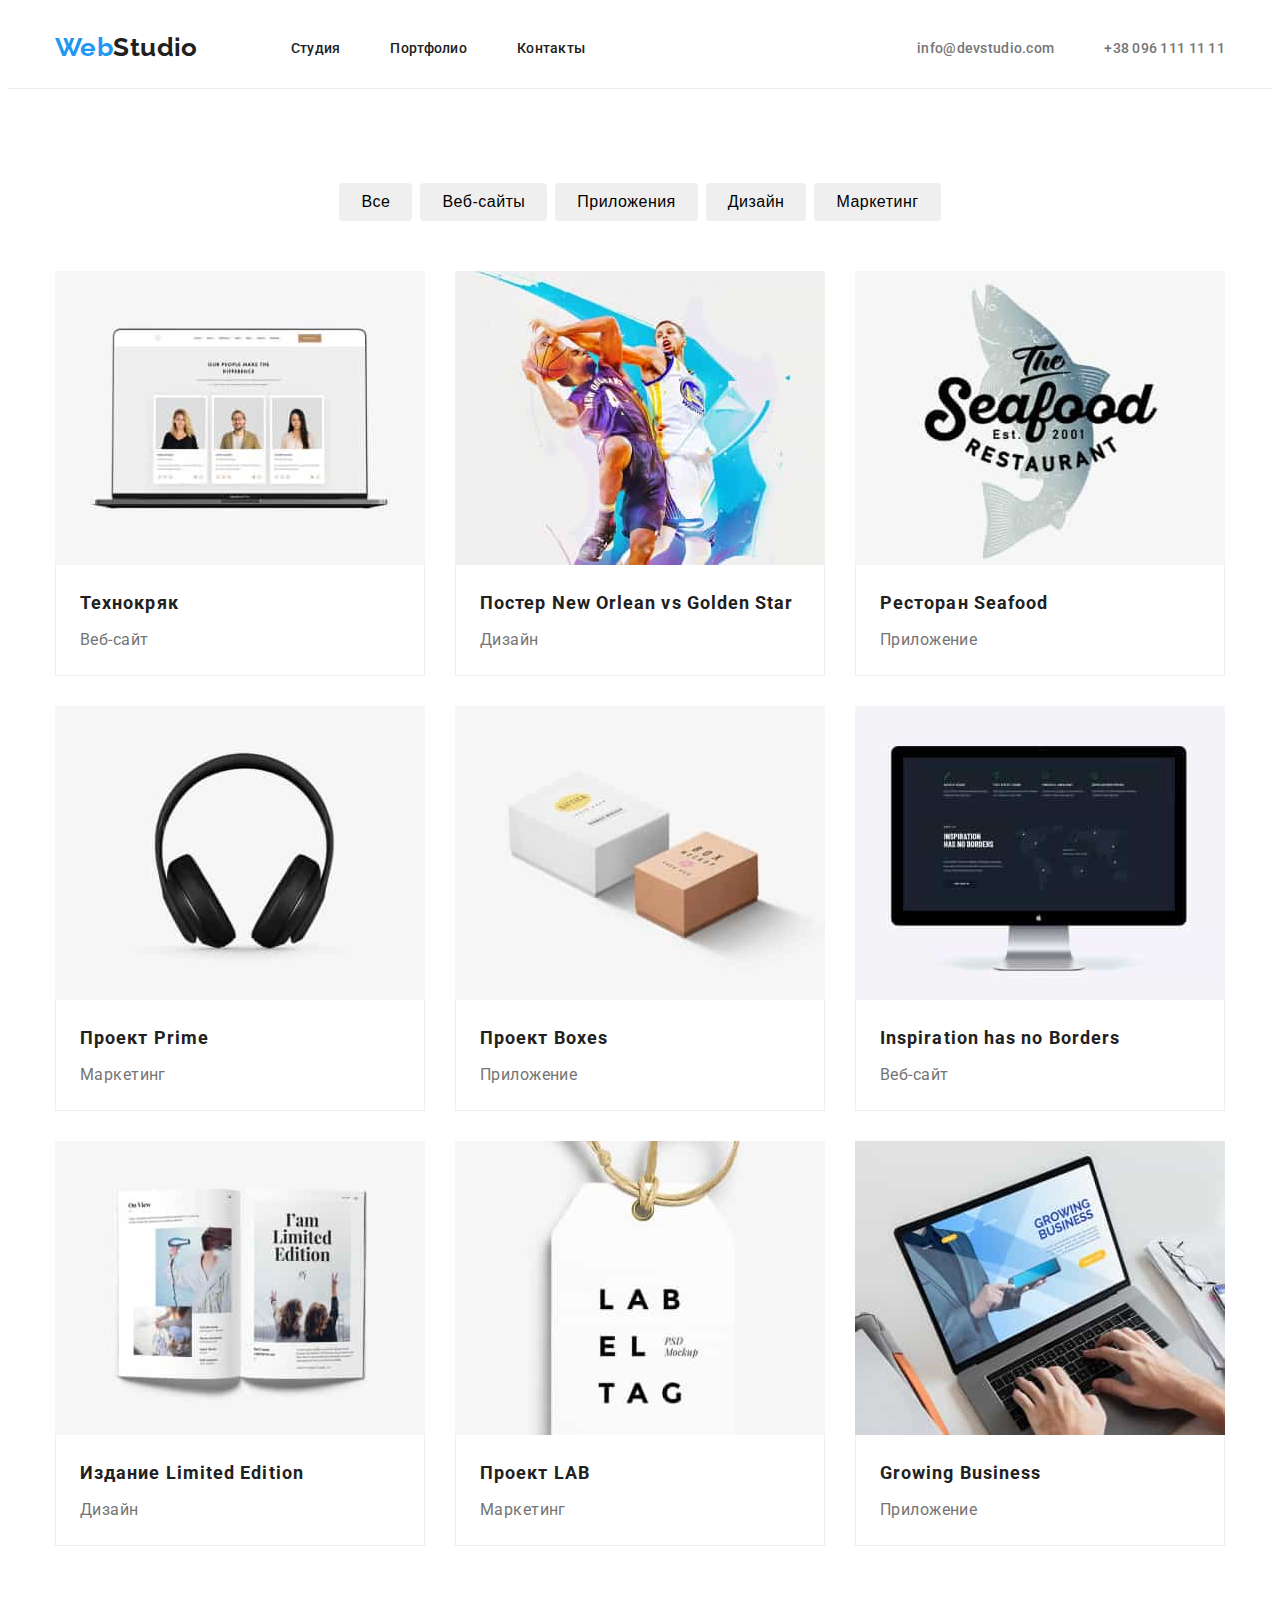
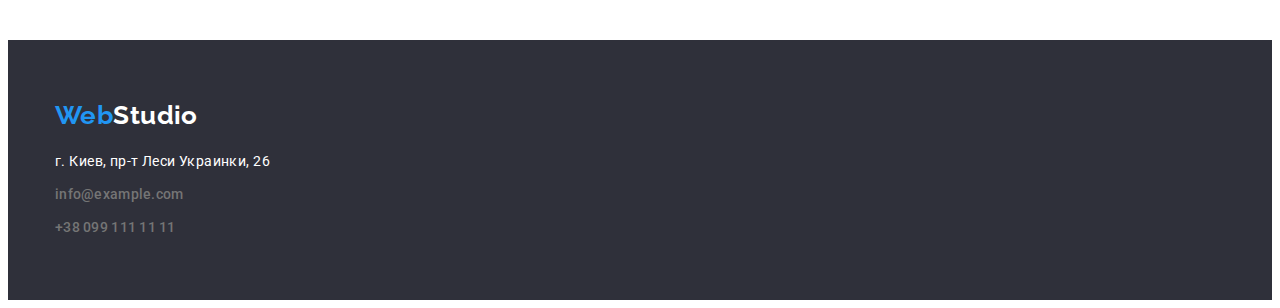
==== portfolio.html @ 8f743924 "Initial commit" ====
<!DOCTYPE html>
<html lang="ru">
<head>
    <meta charset="UTF-8">
    <meta http-equiv="X-UA-Compatible" content="IE=edge">
    <meta name="viewport" content="width=device-width, initial-scale=1.0">
    <title>Document</title>
   
    <link rel="preconnect" href="./https://fonts.googleapis.com">
    <link rel="preconnect" href="https://fonts.gstatic.com" crossorigin>
    <link href="https://fonts.googleapis.com/css2?family=Raleway:wght@700&family=Roboto:wght@400;500;700;900&display=swap"
        rel="stylesheet">
   <link rel="stylesheet" href="https://cdnjs.cloudflare.com/ajax/libs/modern-normalize/1.1.0/modern-normalize.min.css"
     integrity="sha512-wpPYUAdjBVSE4KJnH1VR1HeZfpl1ub8YT/NKx4PuQ5NmX2tKuGu6U/JRp5y+Y8XG2tV+wKQpNHVUX03MfMFn9Q=="
      crossorigin="anonymous" referrerpolicy="no-referrer" />
    <link rel="stylesheet" href="style/style.css">
</head>
<body>
    <header class="header">
        <div class="container container-header">
    
            <nav class="nav">
    
                <a class="logo logo-first" href="">
                    <span class="web">Web</span>Studio
                </a>
    
                <ul class="nav-list">
                    <li class="nav-item"><a class="link" href="./index.html">Студия</a></li>
                    <li class="nav-item"><a class="link" href="./portfolio.html">Портфолио</a></li>
                    <li class="nav-item"><a class="link" href="">Контакты</a></li>
    
                </ul>
            </nav>
            <ul class="site-connection">
                <li class="nav-item"><a class="con link" href="mailto:info@devstudio.com">info@devstudio.com</a></li>
                <li class="nav-item"><a class="con link" href="tel:+380961111111">+38 096 111 11 11</a></li>
            </ul>
    
        </div>
    </header>
    </header>
    
        <main class="main-portfilio">
  <!--кнопки портфолио  -->
         <section class=" section content-section">
            <div class="container">
         <h1 hidden>Контент сайта</h1>
         <ul class="button-list">
            <li class="butten-item"> <button class="button" type="button">Все</button> </li>
            <li class="butten-item"><button class="button" type="button">Веб-сайты</button></li>
            <li class="butten-item"><button class="button" type="button">Приложения</button></li>
            <li class="butten-item"><button class="button" type="button">Дизайн</button></li>
            <li class="butten-item"><button class="button" type="button">Маркетинг</button></li>

         </ul>
   <!-- контент портфолио -->
            <ul class="content-list"> 
                <li class="content-item"> 
                   <a href=""> 
                    <img class="img-port" src="./images/portfolio/kon1.jpg" alt="Технокряк" width="370px">
                    <div class="content-div">
                    <h2 class="content-name">Технокряк</h2>
                    <p class="content-text">Веб-сайт</p>
                </div>
                </a>
                </li>
                <li class="content-item">
                  <a href="">  <img class="img-port" src="./images/portfolio/kon2.jpg" alt="Постер New Orlean vs Golden Star" width="370px">
                    <div class="content-div"> <h2 class="content-name">Постер New Orlean vs Golden Star</h2>
                <p class="content-text">Дизайн</p>
            </div>
                </a>
             </li>
                <li class="content-item">
                   <a href=""> <img class="img-port" src="./images/portfolio/kon3.jpg" alt="Ресторан Seafood" width="370px">
                    <div class="content-div"> <h2 class="content-name">Ресторан Seafood</h2>
                <p class="content-text">Приложение</p>
                </a>
             </li>
           
                <li class="content-item">
                   <a href=""> <img  class="img-port"src="./images/portfolio/kon4.jpg" alt="Проект Prime" width="370px">
                    <div class="content-div"> <h2 class="content-name">Проект Prime</h2>
                <p class="content-text">Маркетинг</p>
            </div>
                </a>
             </li>
                <li class="content-item">
                   <a href=""> <img class="img-port" src="./images/portfolio/kon5.jpg" alt="Проект Boxes" width="370px">
                    <div class="content-div"> <h2 class="content-name">Проект Boxes</h2>
                <p class="content-text">Приложение</p>
            </div>
                </a>
             </li>
                <li class="content-item">
                   <a href=""> <img  class="img-port"src="./images/portfolio/kon6.jpg" alt="Inspiration has no Borders" width="370px">
                    <div class="content-div"> <h2 class="content-name">Inspiration has no Borders</h2>
                <p class="content-text">Веб-сайт</p>
                </a>
             </li>
            
                <li class="content-item">
                   <a href=""> <img class="img-port" src="./images/portfolio/kon7.jpg" alt="Издание Limited Edition" width="370px">
                    <div class="content-div">  <h2 class="content-name">Издание Limited Edition</h2>
                    <p class="content-text">Дизайн</p>
                </div>
                    </a>
                </li>
                <li class="content-item"> 
                    <a href="">   <img class="img-port" src="./images/portfolio/kon8.jpg" alt="Проект LAB" width="370px">
                    <div class="content-div">  <h2 class="content-name">Проект LAB</h2>
                    <p class="content-text">Маркетинг</p>
                </div>
            </a>
                </li>
                <li class="content-item">
                  <a href=""> <img  class="img-port"src="./images/portfolio/kon9.jpg" alt="Growing Business" width="370px">
                    <div class="content-div">  <h2 class="content-name">Growing Business</h2>
                    <p class="content-text">Приложение</p>
                </div>
                    </a>
                </li>
            </ul>

            </div>
         </section>
        </main>

  
        <footer class="footer">
            <div class="container">
            <a class="logo log-sec" href="">
            <span class="web">Web</span>Studio
            </a>
    
            <address class="address">
               
                <ul class="address-list">
                    <li class="address-item">
                         <p class="address-street">г. Киев, пр-т Леси Украинки, 26</p> 
                    </li>
                    <li class="address-item">
                        <a class="address-con con link " href="mailto:info@example.com">info@example.com</a>
                        
                    </li>
                    <li class="address-item">
                        <a class="address-con con link" href="tel:+380991111111">+38 099 111 11 11</a>
                    </li>
                </ul>
    
        </div>
            </address>
    
        </footer>
       
   
</body>
</html>
---- style/style.css ----
:root {
  --main-color: rgba(33, 33, 33, 1);
  --background-futter-and-main:rgba(47, 48, 58, 1);
 --btn-portfolio: rgba(245, 244, 250, 1);

  --secondary-color: rgba(255, 255, 255, 1);
  --main-background-color: #e5e5e5;
  --hover-logo-btn-color: rgba(33, 150, 243, 1);
  --maint-text-color: rgba(117, 117, 117, 1);
  --main-font: Roboto, sans-serif;
  --secondary-font: Raleway;
}
body {
  font-family: var(--main-font);
  color: var(--main-color);
  background-color: var(--secondary-color));
  font-size: 14px;
  letter-spacing: 0.03em;
}

h1,
h2,
h3,
p,
ul{
margin: 0;
padding: 0;
}
.section{
  padding-top: 94px;
  padding-bottom: 94px;
}

li {
  list-style-type: none;
}
* {
  box-sizing: border-box;
}
img{
  display: block;
  max-width: 100%;
  height: auto;
 

}

.container {
  width: 1200px;
  margin: auto;
  padding: 0 15px ;

  
}
/* LOGO */

.logo {
 
  


  font-family: var(--secondary-font);
  font-size: 26px;
  font-weight: bold;
  line-height: 1.17;
  color: var(--main-color);
  text-decoration: none;
  
  
}
.web{
  color: var(--hover-logo-btn-color);

}
.logo-first{
  display: flex;
  margin-right: 93px;
  padding-top: 24px;
  
   
}


/* header */
.header{

 border-bottom: 1px solid #ECECEC;

}

.nav{
  display: flex;
  
}

.nav-list{
  display: flex;
  align-items: center;
 
  

}

.site-connection{
  display: flex;
  align-items: center;
  

}
.container-header{
  display: flex;
  justify-content: space-between;
 

}

.link {

  font-weight: 500;
  line-height: 1.17;
  color: var(--main-color);
  letter-spacing: 0.02em;
  text-decoration: none;
}
.nav-item{
  margin-right: 50px;
  padding-bottom: 32px ;
  padding-top: 32px;
}
.nav-item:last-child{
  margin:0%
}
.link:hover,
.link:focus {
  color: var(--hover-logo-btn-color);
}

.con {
  
  

  font-weight: 500;
  line-height: 1.17;
  letter-spacing: 0.02em;
  color: var(--maint-text-color);
}


/* Main section */
.main-section{
padding-top: 200px;
padding-bottom: 200px;
  background-color: var(--background-futter-and-main);
   text-align: center;
}
.main-title {
  width: 696px;
  margin: auto;
 
 margin-left: auto;
 margin-right: auto;
  margin-bottom: 30px; 


  font-weight: 900;
  font-size: 44px;
  line-height: 1.36;
  letter-spacing: 0.06em;
  color: var(--secondary-color);
  text-transform: uppercase;
  

  
}


.main-button {
  font-size: 16px;
  font-weight: 700;
  line-height: 1.87;
  letter-spacing: 0.06em;
  color: var(--secondary-color);
  cursor: pointer;
  background-color: var(--hover-logo-btn-color);

  padding: 10px 32px;
  border: 0;
  border-radius: 4px;
  box-shadow: 0px 4px 4px rgba(0, 0, 0, 0.15);

 

}
.main-button :hover :focus {
  color: var(--hover-logo-btn-color);
}
/* Наши преимущества */

.adva-list {
  display: flex;
 list-style-type: none;
 

}
.adva-title {
  font-weight: bold;
  line-height: 1.14;
  margin-bottom:10px;
  width: 270px; 
  height:16px;
  
}
.adva-item{
  margin-right: 30px;
}
.adva-item :last-child{
  margin: 0;
}
.adva-text {
 width: 270px; 
 height: 75px ;
 


  line-height: 1.71;
  color: var(--maint-text-color);


}
/* чем мі занимаемся */
.services-section{
  padding-top: 0;
}
.services {
 
   margin-bottom: 50px;
   
text-align: center;
  
  font-weight: bold;
  font-size: 36px;
  line-height: 1.16;
}
.services-list{
  display: flex;
}
.services-item{
  margin-right: 30px;
 }

.services-item:last-child{
  margin: 0;
}
.services-img{
  
  
  
}
/* Team */
.team-section{
  background-color: var(--main-background-color);
}
.team {
    

  text-align: center;
  margin-bottom: 50px;
 
  font-weight: bold;
  font-size: 36px;
  line-height: 1.166;
}
.people-list{
  display: flex;
  
}
.people-item{
  box-shadow: 0px 1px 3px rgba(0, 0, 0, 0.12), 0px 1px 1px rgba(0, 0, 0, 0.14), 0px 2px 1px rgba(0, 0, 0, 0.2);
  border-radius: 0px 0px 4px 4px;
  
  background-color:var(--secondary-color);
 margin-right:30px;

}
.people-item:last-child{
  margin: 0%;
}

.people-title {
  text-align: center;
  
 margin-bottom: 10px;
 
  font-weight: 500;
  font-size: 16px;
  line-height: 1.18;
  
}
.people-skil {
  text-align: center;
 margin-bottom:30px ;
 

  font-size: 16px;
  line-height: 1.18;
  color: var(--maint-text-color);


  
}
.people-img{
  width: 270px;
  height: 260px;
  margin-bottom:30px;

}
/* Футер */

.log-sec{
  margin-bottom: 20px;
  display: block;

  color: var(--secondary-color);
}

.footer{
  padding-top: 60px;
  padding-bottom: 60px;
  background-color: var(--background-futter-and-main);

}
.address {
  font-style: normal;
}
.address-street {
  margin-bottom: 9px;
  
  line-height: 1.71;
  color: var(--secondary-color);
}
.address-item{
  margin-bottom: 9px;
 
}
.address-list{
 
}
.address-con {
  
  line-height: 1.71;
}
.address-item:last-child{
  margin: 0%;
}
/* кнопки портфолио */
.button-list{
  display: flex;
justify-content:center;
 
margin-bottom: 50px ;
 
}
.butten-item{
  margin-right:8px ;
}
.butten-item:last-child{

margin: 0%;
  
 
 
}
.button {
  border: 0;
  border-radius: 4px;
  

padding: 6px 22px;

  font-weight: 500;
  font-size: 16px;
  line-height: 1.62;
  cursor: pointer;
  letter-spacing: 0.03em;
}
.button:hover {
  color: var(--secondary-color);
  background-color: var(--hover-logo-btn-color);
}
.button:focus {
  color: var(--hover-logo-btn-color);
}
/* контент портфолио */

.content-list{
  display: flex;
  flex-wrap: wrap;

 margin-right: -30px;
}
.main-portfilio{
  background-color: var(--secondary-color);
}
.img-port{
  

}
.content-name {
margin-bottom:4px ;


  font-weight: bold;
  font-size: 18px;
  line-height: 2;
  letter-spacing: 0.06em;
  color: var(--main-color);
}
.content-text {


  font-size: 16px;
  line-height: 1.87;
  color: var(--maint-text-color);
 
}
.content-item a {
  text-decoration: none;
  
}
.content-item{
  
  
  margin-right: 30px;
  margin-bottom: 30px;
 

}
.content-item:nth-child(3n){
  margin-right: 0;

}
.content-item:nth-last-child(-n + 3){
margin-bottom: 0;  
}
.content-div{
  padding-top: 20px;
  padding-left: 24px;
  padding-bottom:20px;
  border-bottom: 1px solid #EEEEEE;
  border-left:  1px solid #EEEEEE;
  border-right:  1px solid #EEEEEE;
}
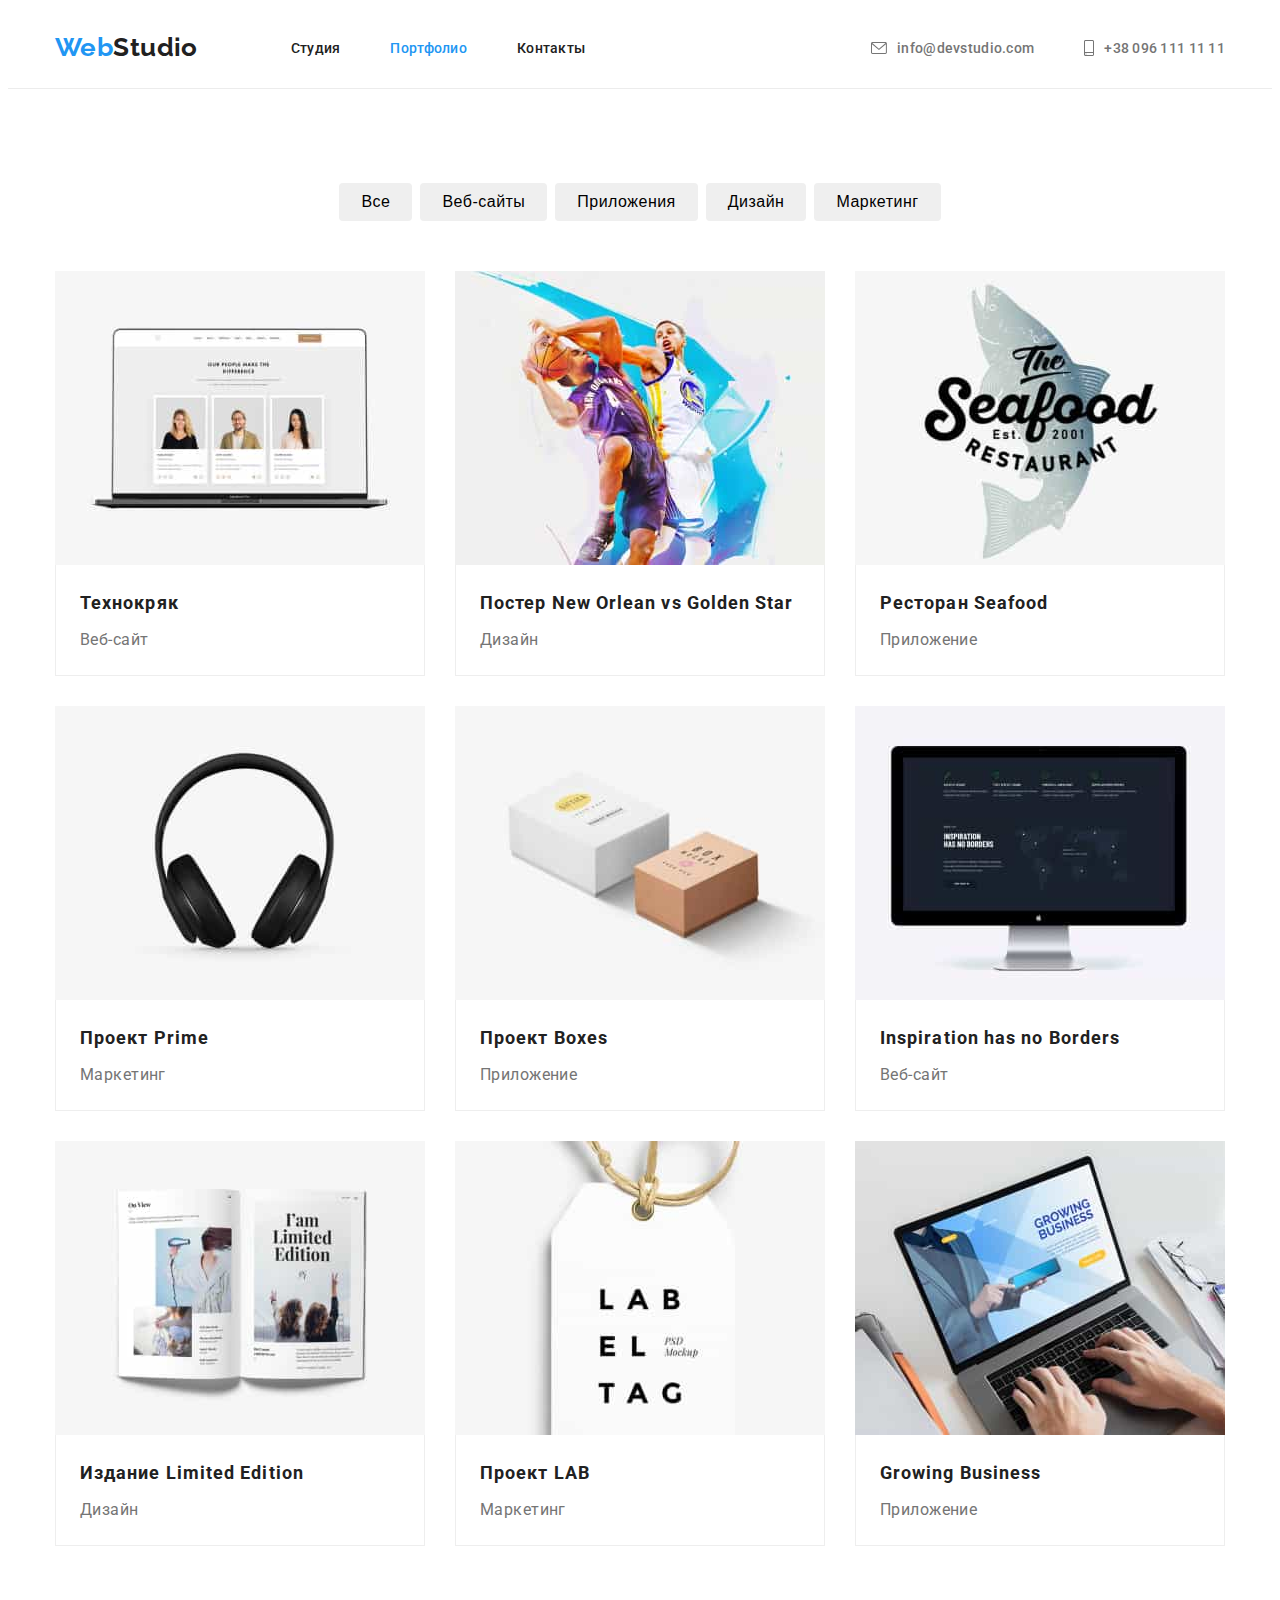
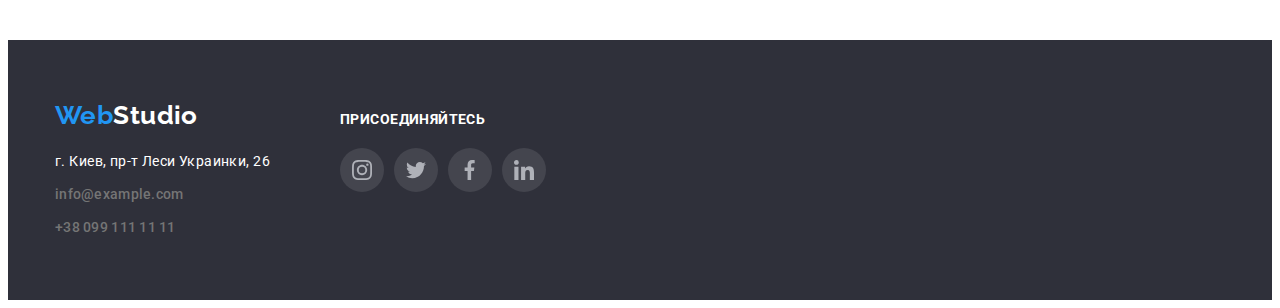
==== commit 517b23d7: "g" ====
--- a/portfolio.html
+++ b/portfolio.html
@@ -27,16 +27,28 @@
     
                 <ul class="nav-list">
                     <li class="nav-item"><a class="link" href="./index.html">Студия</a></li>
-                    <li class="nav-item"><a class="link" href="./portfolio.html">Портфолио</a></li>
+                    <li class="nav-item"><a class="link link-1" href="./portfolio.html">Портфолио</a></li>
                     <li class="nav-item"><a class="link" href="">Контакты</a></li>
     
                 </ul>
             </nav>
             <ul class="site-connection">
-                <li class="nav-item"><a class="con link" href="mailto:info@devstudio.com">info@devstudio.com</a></li>
-                <li class="nav-item"><a class="con link" href="tel:+380961111111">+38 096 111 11 11</a></li>
+                <li class="nav-item">
+                    <a class="con con-mail link" href="mailto:info@devstudio.com">
+                        <svg class="mail-svg" width="16px" height="12px">
+                            <use href="./images/sprite/symbol-defs.svg#mail"></use>
+                        </svg>
+                        info@devstudio.com</a>
+                </li>
+            
+                <li class="nav-item">
+                    <a class="con con-tel link" href="tel:+380961111111">
+                        <svg class="tel-svg" width="10px" height="16px">
+                            <use href="./images/sprite/symbol-defs.svg#telephone"></use>
+                        </svg>
+                        +38 096 111 11 11</a>
+                </li>
             </ul>
-    
         </div>
     </header>
     </header>
@@ -57,7 +69,7 @@
    <!-- контент портфолио -->
             <ul class="content-list"> 
                 <li class="content-item"> 
-                   <a href=""> 
+                   <a class="content-link" href=""> 
                     <img class="img-port" src="./images/portfolio/kon1.jpg" alt="Технокряк" width="370px">
                     <div class="content-div">
                     <h2 class="content-name">Технокряк</h2>
@@ -66,56 +78,58 @@
                 </a>
                 </li>
                 <li class="content-item">
-                  <a href="">  <img class="img-port" src="./images/portfolio/kon2.jpg" alt="Постер New Orlean vs Golden Star" width="370px">
+                  <a class="content-link" href="">  <img class="img-port" src="./images/portfolio/kon2.jpg" alt="Постер New Orlean vs Golden Star" width="370px">
                     <div class="content-div"> <h2 class="content-name">Постер New Orlean vs Golden Star</h2>
                 <p class="content-text">Дизайн</p>
             </div>
                 </a>
              </li>
                 <li class="content-item">
-                   <a href=""> <img class="img-port" src="./images/portfolio/kon3.jpg" alt="Ресторан Seafood" width="370px">
+                   <a class="content-link" href=""> <img class="img-port" src="./images/portfolio/kon3.jpg" alt="Ресторан Seafood" width="370px">
                     <div class="content-div"> <h2 class="content-name">Ресторан Seafood</h2>
                 <p class="content-text">Приложение</p>
+               </div>
                 </a>
              </li>
            
                 <li class="content-item">
-                   <a href=""> <img  class="img-port"src="./images/portfolio/kon4.jpg" alt="Проект Prime" width="370px">
+                   <a class="content-link" href=""> <img  class="img-port"src="./images/portfolio/kon4.jpg" alt="Проект Prime" width="370px">
                     <div class="content-div"> <h2 class="content-name">Проект Prime</h2>
                 <p class="content-text">Маркетинг</p>
             </div>
                 </a>
              </li>
                 <li class="content-item">
-                   <a href=""> <img class="img-port" src="./images/portfolio/kon5.jpg" alt="Проект Boxes" width="370px">
+                   <a class="content-link" href=""> <img class="img-port" src="./images/portfolio/kon5.jpg" alt="Проект Boxes" width="370px">
                     <div class="content-div"> <h2 class="content-name">Проект Boxes</h2>
                 <p class="content-text">Приложение</p>
             </div>
                 </a>
              </li>
                 <li class="content-item">
-                   <a href=""> <img  class="img-port"src="./images/portfolio/kon6.jpg" alt="Inspiration has no Borders" width="370px">
+                   <a class="content-link" href=""> <img  class="img-port"src="./images/portfolio/kon6.jpg" alt="Inspiration has no Borders" width="370px">
                     <div class="content-div"> <h2 class="content-name">Inspiration has no Borders</h2>
                 <p class="content-text">Веб-сайт</p>
+            </div>
                 </a>
              </li>
             
                 <li class="content-item">
-                   <a href=""> <img class="img-port" src="./images/portfolio/kon7.jpg" alt="Издание Limited Edition" width="370px">
+                   <a class="content-link" href=""> <img class="img-port" src="./images/portfolio/kon7.jpg" alt="Издание Limited Edition" width="370px">
                     <div class="content-div">  <h2 class="content-name">Издание Limited Edition</h2>
                     <p class="content-text">Дизайн</p>
                 </div>
                     </a>
                 </li>
                 <li class="content-item"> 
-                    <a href="">   <img class="img-port" src="./images/portfolio/kon8.jpg" alt="Проект LAB" width="370px">
+                    <a class="content-link" href="">   <img class="img-port" src="./images/portfolio/kon8.jpg" alt="Проект LAB" width="370px">
                     <div class="content-div">  <h2 class="content-name">Проект LAB</h2>
                     <p class="content-text">Маркетинг</p>
                 </div>
             </a>
                 </li>
                 <li class="content-item">
-                  <a href=""> <img  class="img-port"src="./images/portfolio/kon9.jpg" alt="Growing Business" width="370px">
+                  <a class="content-link" href=""> <img  class="img-port"src="./images/portfolio/kon9.jpg" alt="Growing Business" width="370px">
                     <div class="content-div">  <h2 class="content-name">Growing Business</h2>
                     <p class="content-text">Приложение</p>
                 </div>
@@ -129,31 +143,66 @@
 
   
         <footer class="footer">
-            <div class="container">
-            <a class="logo log-sec" href="">
-            <span class="web">Web</span>Studio
-            </a>
-    
-            <address class="address">
-               
-                <ul class="address-list">
-                    <li class="address-item">
-                         <p class="address-street">г. Киев, пр-т Леси Украинки, 26</p> 
+            <div class="container container-footer">
+                <div class="hd">
+                    <a class="logo log-sec" href="">
+        
+                        <span class="web">Web</span>Studio
+                    </a>
+                    <address class="address">
+        
+                        <ul class="address-list">
+                            <li class="address-item">
+                                <p class="address-street">г. Киев, пр-т Леси Украинки, 26</p>
+                            </li>
+                            <li class="address-item">
+                                <a class="address-con con link " href="mailto:info@example.com">info@example.com</a>
+        
+                            </li>
+                            <li class="address-item">
+                                <a class="address-con con link" href="tel:+380991111111">+38 099 111 11 11</a>
+                            </li>
+                        </ul>
+        
+                </div>
+                </address>
+                <div class="fot-div-link">
+                    <h3 class="foot-link-social">присоединяйтесь</h3>
+        
+                    <ul class="socials-list">
+                        <li class="socials-item">
+                            <a class="socials-link social-link-2" href=""><svg class="socials-icon" width="20px" height="20px">
+                                    <use href="./images/sprite/symbol-defs.svg#instagram"></use>
+                                </svg>
+                        </li></a>
+        
+                        <li class="socials-item">
+                            <a class="socials-link social-link-2" href=""><svg class="socials-icon" width="20px" height="20px">
+                                    <use href="./images/sprite/symbol-defs.svg#twitter"></use>
+                                </svg></a>
+        
+        
+                        </li>
+                        <li class="socials-item">
+                            <a class="socials-link social-link-2" href=""><svg class="socials-icon" width="20px" height="20px">
+                                    <use href="./images/sprite/symbol-defs.svg#facebook"></use>
+                                </svg></a>
+        
+                        </li>
+                        <li class="socials-item">
+                            <a class="socials-link social-link-2" href=""><svg class="socials-icon" width="20px" height="20px">
+                                    <use href="./images/sprite/symbol-defs.svg#linkedin"></use>
+                                </svg></a>
+                        </li>
+        
+                    </ul>
+        
                     </li>
-                    <li class="address-item">
-                        <a class="address-con con link " href="mailto:info@example.com">info@example.com</a>
-                        
-                    </li>
-                    <li class="address-item">
-                        <a class="address-con con link" href="tel:+380991111111">+38 099 111 11 11</a>
-                    </li>
-                </ul>
-    
-        </div>
-            </address>
-    
+                </div>
+            </div>
+        
+        
         </footer>
-       
    
 </body>
 </html>--- a/style/style.css
+++ b/style/style.css
@@ -1,7 +1,7 @@
 :root {
   --main-color: rgba(33, 33, 33, 1);
-  --background-futter-and-main:rgba(47, 48, 58, 1);
- --btn-portfolio: rgba(245, 244, 250, 1);
+  --background-futter-and-main: rgba(47, 48, 58, 1);
+  --btn-portfolio: rgba(245, 244, 250, 1);
 
   --secondary-color: rgba(255, 255, 255, 1);
   --main-background-color: #e5e5e5;
@@ -9,11 +9,12 @@
   --maint-text-color: rgba(117, 117, 117, 1);
   --main-font: Roboto, sans-serif;
   --secondary-font: Raleway;
+  --svg-icon-color: rgba(175, 177, 184, 1);
 }
 body {
   font-family: var(--main-font);
   color: var(--main-color);
-  background-color: var(--secondary-color));
+  background-color: var(--secondary-color);
   font-size: 14px;
   letter-spacing: 0.03em;
 }
@@ -22,11 +23,11 @@
 h2,
 h3,
 p,
-ul{
-margin: 0;
-padding: 0;
-}
-.section{
+ul {
+  margin: 0;
+  padding: 0;
+}
+.section {
   padding-top: 94px;
   padding-bottom: 94px;
 }
@@ -37,130 +38,128 @@
 * {
   box-sizing: border-box;
 }
-img{
+img {
   display: block;
   max-width: 100%;
   height: auto;
- 
-
 }
 
 .container {
   width: 1200px;
   margin: auto;
-  padding: 0 15px ;
-
-  
+  padding: 0 15px;
 }
 /* LOGO */
 
 .logo {
- 
-  
-
-
   font-family: var(--secondary-font);
   font-size: 26px;
   font-weight: bold;
   line-height: 1.17;
   color: var(--main-color);
   text-decoration: none;
-  
-  
-}
-.web{
+}
+.web {
   color: var(--hover-logo-btn-color);
-
-}
-.logo-first{
+}
+.logo-first {
   display: flex;
   margin-right: 93px;
   padding-top: 24px;
-  
-   
-}
-
+}
 
 /* header */
-.header{
-
- border-bottom: 1px solid #ECECEC;
-
-}
-
-.nav{
-  display: flex;
-  
-}
-
-.nav-list{
+.header {
+  border-bottom: 1px solid #ececec;
+}
+
+.nav {
+  display: flex;
+}
+
+.nav-list {
   display: flex;
   align-items: center;
- 
-  
-
-}
-
-.site-connection{
+}
+
+.site-connection {
   display: flex;
   align-items: center;
-  
-
-}
-.container-header{
+}
+.container-header {
   display: flex;
   justify-content: space-between;
- 
-
 }
 
 .link {
-
   font-weight: 500;
   line-height: 1.17;
   color: var(--main-color);
   letter-spacing: 0.02em;
   text-decoration: none;
 }
-.nav-item{
+.nav-item {
   margin-right: 50px;
-  padding-bottom: 32px ;
+  padding-bottom: 32px;
   padding-top: 32px;
 }
-.nav-item:last-child{
-  margin:0%
-}
+.link-1{
+  color: var(--hover-logo-btn-color);
+
+  }
+
+.nav-item:last-child {
+  margin: 0;
+}
+
 .link:hover,
 .link:focus {
   color: var(--hover-logo-btn-color);
 }
 
 .con {
-  
-  
-
   font-weight: 500;
   line-height: 1.17;
   letter-spacing: 0.02em;
   color: var(--maint-text-color);
-}
-
+
+  display: flex;
+  text-align: center;
+  align-items: center;
+}
+
+.mail-svg {
+  fill: currentColor;
+  margin-right: 10px;
+}
+
+.tel-svg {
+  fill: currentColor;
+  margin-right: 10px;
+}
 
 /* Main section */
-.main-section{
-padding-top: 200px;
-padding-bottom: 200px;
+.main-section {
+  margin:0 auto;
+  padding-top: 200px;
+  padding-bottom: 200px;
+  text-align: center;
   background-color: var(--background-futter-and-main);
-   text-align: center;
+  height: 600px;
+  max-width: 1600px;
+  background-image: linear-gradient(to bottom, rgba(47, 48, 58, 0.4), rgba(47, 48, 58, 0.4)),
+    url(../images/mainecard/main.jpg);
+  background-repeat: no-repeat;
+  background-size: cover;
+  background-position: center;
 }
 .main-title {
   width: 696px;
   margin: auto;
- 
- margin-left: auto;
- margin-right: auto;
-  margin-bottom: 30px; 
-
+
+  margin-left: auto;
+  margin-right: auto;
+  margin-bottom: 30px;
 
   font-weight: 900;
   font-size: 44px;
@@ -168,11 +167,7 @@
   letter-spacing: 0.06em;
   color: var(--secondary-color);
   text-transform: uppercase;
-  
-
-  
-}
-
+}
 
 .main-button {
   font-size: 16px;
@@ -187,9 +182,6 @@
   border: 0;
   border-radius: 4px;
   box-shadow: 0px 4px 4px rgba(0, 0, 0, 0.15);
-
- 
-
 }
 .main-button :hover :focus {
   color: var(--hover-logo-btn-color);
@@ -198,184 +190,258 @@
 
 .adva-list {
   display: flex;
- list-style-type: none;
- 
-
+  list-style-type: none;
 }
 .adva-title {
   font-weight: bold;
   line-height: 1.14;
-  margin-bottom:10px;
-  width: 270px; 
-  height:16px;
-  
-}
-.adva-item{
+  margin-bottom: 10px;
+  width: 270px;
+  height: 16px;
+}
+.adva-item {
   margin-right: 30px;
 }
-.adva-item :last-child{
+.adva-svg {
+  height: 120px;
+  align-items: center;
+  margin-bottom: 30px;
+  display: flex;
+  justify-content: center;
+  background-color: var(--btn-portfolio);
+}
+
+.adv-svg {
+  width: 70px;
+  height: 70px;
+}
+
+.adva-item :last-child {
   margin: 0;
 }
 .adva-text {
- width: 270px; 
- height: 75px ;
- 
-
+  width: 270px;
+  height: 75px;
 
   line-height: 1.71;
   color: var(--maint-text-color);
-
-
 }
 /* чем мі занимаемся */
-.services-section{
+.services-section {
   padding-top: 0;
 }
 .services {
- 
-   margin-bottom: 50px;
-   
-text-align: center;
-  
+  margin-bottom: 50px;
+
+  text-align: center;
+
   font-weight: bold;
   font-size: 36px;
   line-height: 1.16;
 }
-.services-list{
-  display: flex;
-}
-.services-item{
+.services-list {
+  display: flex;
+}
+.services-item {
   margin-right: 30px;
- }
-
-.services-item:last-child{
+}
+
+.services-item:last-child {
   margin: 0;
 }
-.services-img{
-  
-  
-  
-}
+
 /* Team */
-.team-section{
+.team-section {
   background-color: var(--main-background-color);
 }
 .team {
-    
-
   text-align: center;
   margin-bottom: 50px;
- 
+
   font-weight: bold;
   font-size: 36px;
   line-height: 1.166;
 }
-.people-list{
-  display: flex;
-  
-}
-.people-item{
-  box-shadow: 0px 1px 3px rgba(0, 0, 0, 0.12), 0px 1px 1px rgba(0, 0, 0, 0.14), 0px 2px 1px rgba(0, 0, 0, 0.2);
+.people-list {
+  display: flex;
+}
+.people-item {
+  box-shadow: 0px 1px 3px rgba(0, 0, 0, 0.12), 0px 1px 1px rgba(0, 0, 0, 0.14),
+    0px 2px 1px rgba(0, 0, 0, 0.2);
   border-radius: 0px 0px 4px 4px;
-  
-  background-color:var(--secondary-color);
- margin-right:30px;
-
-}
-.people-item:last-child{
+
+  background-color: var(--secondary-color);
+  margin-right: 30px;
+}
+.people-item:last-child {
   margin: 0%;
 }
 
 .people-title {
   text-align: center;
-  
- margin-bottom: 10px;
- 
+
+  margin-bottom: 10px;
+
   font-weight: 500;
   font-size: 16px;
   line-height: 1.18;
-  
 }
 .people-skil {
   text-align: center;
- margin-bottom:30px ;
- 
+  margin-bottom: 16px;
 
   font-size: 16px;
   line-height: 1.18;
   color: var(--maint-text-color);
-
-
-  
-}
-.people-img{
+}
+.people-img {
   width: 270px;
   height: 260px;
-  margin-bottom:30px;
-
-}
+  margin-bottom: 30px;
+}
+.socials-link {
+  display: flex;
+  justify-content: center;
+  align-items: center;
+
+  
+  margin-right: 10px;
+
+  width: 44px;
+  height: 44px;
+
+  background-color: #fff;
+  border-radius: 50%;
+  fill: var(--svg-icon-color);
+}
+
+.socials-link:hover {
+  background-color: var(--hover-logo-btn-color);
+  fill: var(--secondary-color);
+}
+.socials-link:focus {
+  background-color: var(--hover-logo-btn-color);
+  fill: var(--secondary-color);
+}
+
+.socials-list {
+  display: flex;
+  justify-content: center;
+  margin-bottom: 30px;
+}
+
+/* постійні клієнти */
+.client {
+  display: flex;
+  justify-content: center;
+}
+.client-item {
+  margin-right: 30px;
+}
+
+.grp-0 {
+  display: flex;
+  width: 170px;
+  height: 92px;
+  border: 1px solid rgba(175, 177, 184, 1);
+  align-items: center;
+  justify-content: center;
+  fill: var(--svg-icon-color);
+  cursor: pointer;
+ 
+ border-radius: 4px;
+}
+
+.group {
+  background-size: contain;
+}
+.grp-0:hover {
+  border-color: var(--hover-logo-btn-color);
+
+  fill: var(--hover-logo-btn-color);
+}
+.grp-0:focus {
+  border-color: var(--hover-logo-btn-color);
+
+  fill: var(--hover-logo-btn-color);
+}
+
 /* Футер */
 
-.log-sec{
+.log-sec {
   margin-bottom: 20px;
   display: block;
 
   color: var(--secondary-color);
 }
 
-.footer{
+.footer {
   padding-top: 60px;
   padding-bottom: 60px;
   background-color: var(--background-futter-and-main);
-
 }
 .address {
   font-style: normal;
+  margin-right: 70px;
 }
 .address-street {
   margin-bottom: 9px;
+  line-height: 1.71;
+  color: var(--secondary-color);
+}
+.address-item {
+  margin-bottom: 9px;
+}
+
+.address-con {
+  line-height: 1.71;
+}
+.address-item:last-child {
+  margin: 0%;
+}
+.container-footer {
+  display: flex;
+
+  align-items: baseline;
+}
+.social-link-2 {
+  background-color: rgba(255, 255, 255, 0.1);
+  fill: var(--secondary-color);
+}
+
+.fot-link {
+  display: flex;
   
-  line-height: 1.71;
-  color: var(--secondary-color);
-}
-.address-item{
-  margin-bottom: 9px;
- 
-}
-.address-list{
- 
-}
-.address-con {
+}
+.foot-link-social {
+  color: var(--secondary-color);
+  font-weight: bold;
+  font-size: 14px;
+  line-height: 1.14;
+  letter-spacing: 0.03em;
+  text-transform: uppercase;
+
+  margin-bottom: 20px;
   
-  line-height: 1.71;
-}
-.address-item:last-child{
+}
+/* кнопки портфолио */
+.button-list {
+  display: flex;
+  justify-content: center;
+
+  margin-bottom: 50px;
+}
+.butten-item {
+  margin-right: 8px;
+}
+.butten-item:last-child {
   margin: 0%;
-}
-/* кнопки портфолио */
-.button-list{
-  display: flex;
-justify-content:center;
- 
-margin-bottom: 50px ;
- 
-}
-.butten-item{
-  margin-right:8px ;
-}
-.butten-item:last-child{
-
-margin: 0%;
-  
- 
- 
 }
 .button {
   border: 0;
   border-radius: 4px;
-  
-
-padding: 6px 22px;
+
+  padding: 6px 22px;
 
   font-weight: 500;
   font-size: 16px;
@@ -386,28 +452,35 @@
 .button:hover {
   color: var(--secondary-color);
   background-color: var(--hover-logo-btn-color);
+  box-shadow: 0px 2px 2px 0px rgba(0, 0, 0, 0.12);
+
+  box-shadow: 0px 1px 2px 0px rgba(0, 0, 0, 0.08);
+
+  box-shadow: 0px 3px 1px 0px rgba(0, 0, 0, 0.1);
 }
 .button:focus {
-  color: var(--hover-logo-btn-color);
+  color: var(--secondary-color);
+  background-color: var(--hover-logo-btn-color);
+  box-shadow: 0px 2px 2px 0px rgba(0, 0, 0, 0.12);
+
+  box-shadow: 0px 1px 2px 0px rgba(0, 0, 0, 0.08);
+
+  box-shadow: 0px 3px 1px 0px rgba(0, 0, 0, 0.1);
 }
 /* контент портфолио */
 
-.content-list{
+.content-list {
   display: flex;
   flex-wrap: wrap;
 
- margin-right: -30px;
-}
-.main-portfilio{
+  margin-right: -30px;
+}
+.main-portfilio {
   background-color: var(--secondary-color);
 }
-.img-port{
-  
-
-}
+
 .content-name {
-margin-bottom:4px ;
-
+  margin-bottom: 4px;
 
   font-weight: bold;
   font-size: 18px;
@@ -416,44 +489,39 @@
   color: var(--main-color);
 }
 .content-text {
-
-
   font-size: 16px;
   line-height: 1.87;
   color: var(--maint-text-color);
- 
 }
 .content-item a {
   text-decoration: none;
-  
-}
-.content-item{
-  
-  
+}
+.content-item {
   margin-right: 30px;
   margin-bottom: 30px;
- 
-
-}
-.content-item:nth-child(3n){
+}
+.content-item:nth-child(3n) {
   margin-right: 0;
-
-}
-.content-item:nth-last-child(-n + 3){
-margin-bottom: 0;  
-}
-.content-div{
+}
+.content-item:nth-last-child(-n + 3) {
+  margin-bottom: 0;
+}
+.content-link{
+  display: block;
+}
+.content-link:hover {
+  box-shadow: 1px 4px 6px 0px rgba(0, 0, 0, 0.16);
+
+  box-shadow: 0px 4px 4px 0px rgba(0, 0, 0, 0.06);
+
+  box-shadow: 0px 1px 1px 0px rgba(0, 0, 0, 0.12);
+}
+
+.content-div {
   padding-top: 20px;
   padding-left: 24px;
-  padding-bottom:20px;
-  border-bottom: 1px solid #EEEEEE;
-  border-left:  1px solid #EEEEEE;
-  border-right:  1px solid #EEEEEE;
-}
-
-
-  
-
-
-
-
+  padding-bottom: 20px;
+  border-bottom: 1px solid #eeeeee;
+  border-left: 1px solid #eeeeee;
+  border-right: 1px solid #eeeeee;
+}
